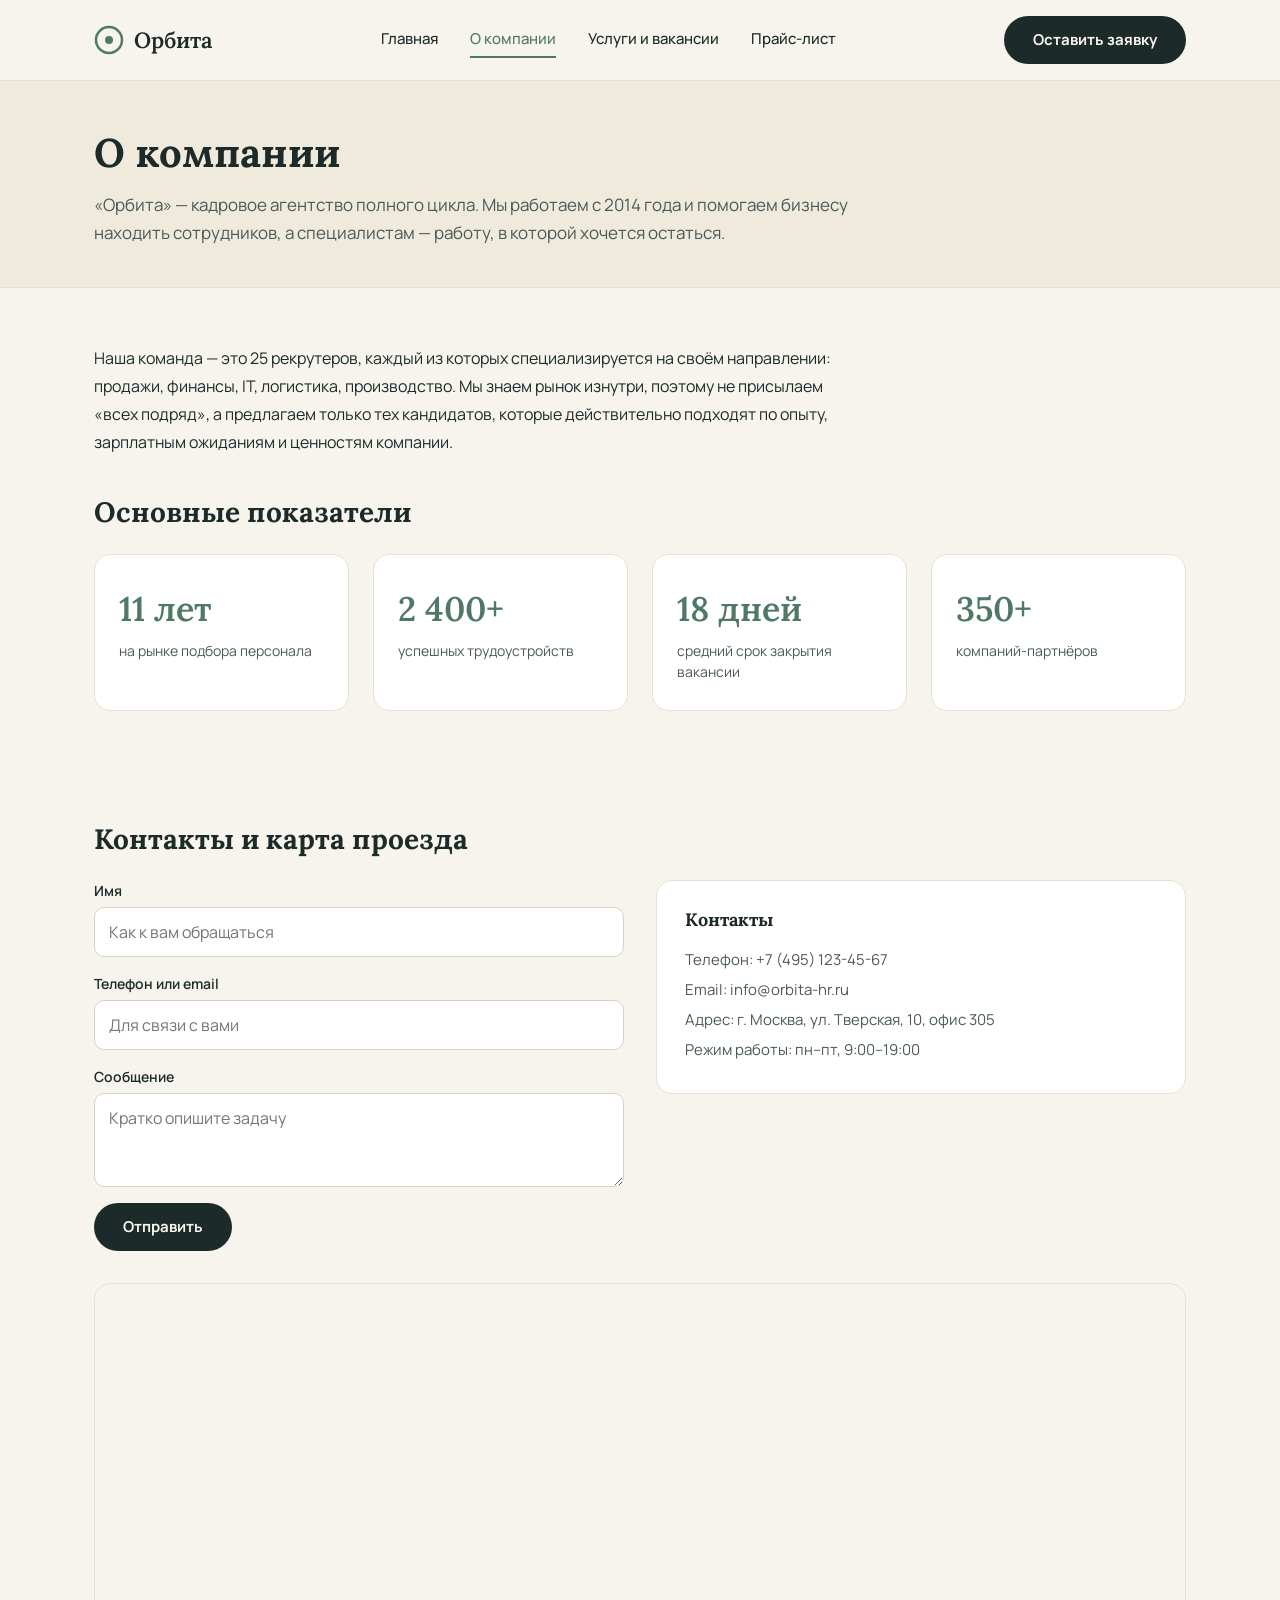
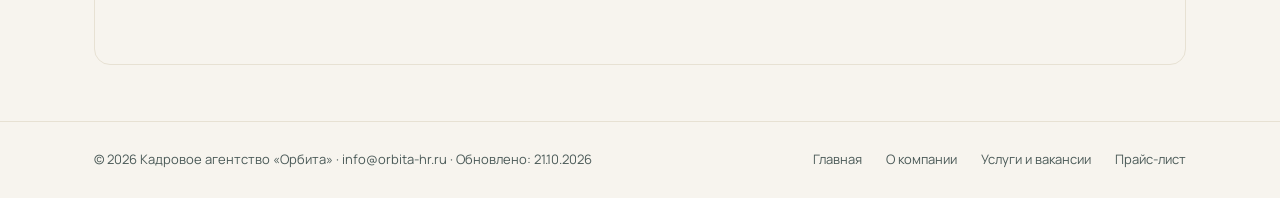
==== about.html @ 06c94a87 "Add files via upload" ====
<!doctype html>
<html lang="ru">
<head>
<meta charset="utf-8">
<meta name="viewport" content="width=device-width, initial-scale=1">
<meta name="description" content="Кадровое агентство «Орбита»: подбор персонала для бизнеса и поиск работы для кандидатов.">
<title>О компании — Кадровое агентство «Орбита»</title>
<link rel="preconnect" href="https://fonts.googleapis.com">
<link rel="preconnect" href="https://fonts.gstatic.com" crossorigin>
<link rel="stylesheet" href="https://fonts.googleapis.com/css2?family=Lora:wght@500;600&family=Manrope:wght@400;500;700;800&display=swap">
<link rel="stylesheet" href="styles.css">
</head>
<body>

  <!-- HEADER -->
  <header>
    <a href="index.html" class="logo">
      <svg width="30" height="30" viewBox="0 0 30 30" fill="none" aria-hidden="true">
        <circle cx="15" cy="15" r="13" stroke="#4F7965" stroke-width="2.5"/>
        <circle cx="15" cy="15" r="4" fill="#4F7965"/>
      </svg>
      <span>Орбита</span>
    </a>
    <button class="menu-toggle" type="button" aria-label="Открыть меню" aria-expanded="false">&#9776;</button>
    <nav class="main-nav">
      <a href="index.html">Главная</a>
      <a href="about.html" class="active">О компании</a>
      <a href="catalog.html">Услуги и вакансии</a>
      <a href="price.html">Прайс-лист</a>
    </nav>
    <a href="about.html#contacts" class="btn btn-primary header-cta">Оставить заявку</a>
  </header>

  <section class="page-head">
    <div class="container">
      <h1>О компании</h1>
      <p class="lead">«Орбита» — кадровое агентство полного цикла. Мы работаем с 2014 года и помогаем бизнесу находить сотрудников, а специалистам — работу, в которой хочется остаться.</p>
    </div>
  </section>

  <section class="section container">
    <p class="about-text">Наша команда — это 25 рекрутеров, каждый из которых специализируется на своём направлении: продажи, финансы, IT, логистика, производство. Мы знаем рынок изнутри, поэтому не присылаем «всех подряд», а предлагаем только тех кандидатов, которые действительно подходят по опыту, зарплатным ожиданиям и ценностям компании.</p>

    <h2>Основные показатели</h2>
    <div class="stats">
      <div class="stat card"><div class="stat-number">11 лет</div><div class="stat-label">на рынке подбора персонала</div></div>
      <div class="stat card"><div class="stat-number">2 400+</div><div class="stat-label">успешных трудоустройств</div></div>
      <div class="stat card"><div class="stat-number">18 дней</div><div class="stat-label">средний срок закрытия вакансии</div></div>
      <div class="stat card"><div class="stat-number">350+</div><div class="stat-label">компаний-партнёров</div></div>
    </div>
  </section>

  <section id="contacts" class="section container">
    <h2>Контакты и карта проезда</h2>
    <div class="contacts-inner">
      <form class="contact-form">
        <label for="name">Имя
          <input type="text" id="name" placeholder="Как к вам обращаться">
        </label>
        <label for="contact">Телефон или email
          <input type="text" id="contact" placeholder="Для связи с вами">
        </label>
        <label for="message">Сообщение
          <textarea id="message" rows="3" placeholder="Кратко опишите задачу"></textarea>
        </label>
        <button type="submit" class="btn btn-primary">Отправить</button>
      </form>
      <div class="contact-info">
        <div class="card">
          <h3>Контакты</h3>
          <p>
            Телефон: +7 (495) 123-45-67<br>
            Email: info@orbita-hr.ru<br>
            Адрес: г. Москва, ул. Тверская, 10, офис 305<br>
            Режим работы: пн–пт, 9:00–19:00
          </p>
        </div>
      </div>
    </div>

    <div class="map-wrap">
      <!-- Замените ll и pt на координаты вашего адреса (долгота,широта) -->
      <iframe src="https://yandex.ru/map-widget/v1/?ll=37.6064%2C55.7650&z=16&pt=37.6064,55.7650,pm2rdm"
              loading="lazy" title="Карта проезда к офису «Орбита»"></iframe>
    </div>
  </section>

  <!-- FOOTER -->
  <footer>
    <span>© 2026 Кадровое агентство «Орбита» · info@orbita-hr.ru · Обновлено: 21.10.2026</span>
    <nav>
      <a href="index.html">Главная</a>
      <a href="about.html">О компании</a>
      <a href="catalog.html">Услуги и вакансии</a>
      <a href="price.html">Прайс-лист</a>
    </nav>
  </footer>

  <script src="js/main.js"></script>
</body>
</html>
---- styles.css ----
/* ==========================================================
   Орбита — стили сайта (адаптивная версия)
   ========================================================== */

* { box-sizing: border-box; }

html { -webkit-text-size-adjust: 100%; }

body {
  margin: 0;
  background: #F7F4EE;
  font-family: 'Manrope', Arial, sans-serif;
  color: #1C2B2A;
  line-height: 1.5;
}

h1, h2, h3 {
  font-family: 'Lora', Georgia, serif;
  margin: 0;
  line-height: 1.2;
}

img { max-width: 100%; height: auto; }

/* ---------- Ссылки (состояния: обычная, hover, active, посещённая) ---------- */

a { color: #1C2B2A; text-decoration: none; }
a:hover { color: #4F7965; text-decoration: underline; }
a:active { color: #B08A1E; }

.btn:hover, .btn:active, .logo:hover { text-decoration: none; }

/* ---------- Общие блоки ---------- */

.container {
  max-width: 1140px;
  margin: 0 auto;
  padding-left: 24px;
  padding-right: 24px;
}

.section { padding-top: 56px; padding-bottom: 56px; }
.section h2 { font-size: 28px; margin-bottom: 24px; }

.card {
  background: #FFFFFF;
  border: 1px solid #E7E1D3;
  border-radius: 16px;
}

.pill {
  display: inline-block;
  padding: 5px 14px;
  border-radius: 999px;
  background: #EAE5D8;
  font-size: 13px;
  font-weight: 600;
  color: #4F7965;
}

/* ---------- Кнопки ---------- */

.btn {
  display: inline-block;
  padding: 14px 28px;
  border-radius: 999px;
  font-weight: 700;
  font-size: 15px;
  line-height: 1.2;
  border: 1.5px solid transparent;
  cursor: pointer;
  font-family: inherit;
  text-align: center;
}

.btn-primary { background: #1C2B2A; color: #F7F4EE; }
.btn-primary:hover { background: #4F7965; color: #F7F4EE; }

.btn-outline { border-color: #1C2B2A; color: #1C2B2A; background: transparent; }
.btn-outline:hover { background: #1C2B2A; color: #F7F4EE; }

.btn-light { background: #F7F4EE; color: #1C2B2A; }
.btn-light:hover { background: #FFFFFF; color: #1C2B2A; }

.btn-outline-light { border-color: #F7F4EE; color: #F7F4EE; background: transparent; }
.btn-outline-light:hover { background: #F7F4EE; color: #1C2B2A; }

.btn-sm { padding: 10px 22px; font-size: 14px; }

/* ---------- Шапка ---------- */

header {
  display: flex;
  align-items: center;
  justify-content: space-between;
  flex-wrap: wrap;
  gap: 16px;
  padding: 16px 24px;
  background: #F7F4EE;
  border-bottom: 1px solid #E7E1D3;
}

.logo { display: flex; align-items: center; gap: 10px; }
.logo span { font-family: 'Lora', Georgia, serif; font-size: 22px; font-weight: 600; }

nav.main-nav { display: flex; gap: 32px; font-size: 15px; font-weight: 500; }

nav.main-nav a { padding: 6px 0; border-bottom: 2px solid transparent; }
nav.main-nav a:hover { text-decoration: none; border-bottom-color: #4F7965; }
nav.main-nav a.active { color: #4F7965; border-bottom-color: #4F7965; }

.menu-toggle { display: none; }

/* ---------- Главная: hero ---------- */

.hero { padding-top: 72px; padding-bottom: 56px; }

.hero-inner {
  display: flex;
  align-items: center;
  justify-content: space-between;
  gap: 48px;
}

.hero-text { flex: 1 1 520px; }

.hero h1 { font-size: 52px; line-height: 1.12; margin-top: 22px; }

.hero p {
  font-size: 18px;
  line-height: 1.65;
  color: #4B5A58;
  max-width: 560px;
  margin: 20px 0 0;
}

.hero-actions { display: flex; flex-wrap: wrap; gap: 16px; margin-top: 32px; }

.hero-art { flex: 0 1 380px; }
.hero-art svg { display: block; width: 100%; height: auto; }

/* ---------- Показатели ---------- */

.stats { display: flex; flex-wrap: wrap; gap: 24px; }

.stat { flex: 1 1 200px; padding: 28px 24px; }

.stat-number {
  font-family: 'Lora', Georgia, serif;
  font-size: 34px;
  font-weight: 600;
  color: #4F7965;
}

.stat-label { font-size: 14px; color: #4B5A58; margin-top: 6px; }

.home-stats { padding-bottom: 72px; }

/* ---------- Как мы работаем ---------- */

.process { padding: 72px 0; background: #EFEADC; }
.process h2 { font-size: 30px; margin-bottom: 36px; }

.process-steps { display: flex; flex-wrap: wrap; gap: 32px 24px; }

.step { flex: 1 1 220px; }
.step-number { font-family: 'Lora', Georgia, serif; font-size: 28px; color: #4F7965; }
.step h3 { font-size: 18px; margin-top: 10px; }
.step p { font-size: 14px; color: #4B5A58; margin: 8px 0 0; line-height: 1.6; }

/* ---------- Работодателям / Соискателям ---------- */

.split { padding: 72px 0; background: #1C2B2A; color: #F7F4EE; }

.split-inner { display: flex; flex-wrap: wrap; gap: 48px; }

.split-col { flex: 1 1 320px; }
.split-col h2 { font-size: 28px; color: #F7F4EE; }

.split-col ul {
  padding-left: 18px;
  margin: 18px 0 28px;
  line-height: 1.9;
  font-size: 15px;
  color: #D8D2C2;
}

/* ---------- Заголовок внутренних страниц ---------- */

.page-head { padding: 48px 0 40px; background: #EFEADC; border-bottom: 1px solid #E7E1D3; }
.page-head h1 { font-size: 40px; }
.lead { font-size: 17px; line-height: 1.65; color: #4B5A58; max-width: 760px; margin: 14px 0 0; }

/* ---------- О компании ---------- */

.about-text { max-width: 760px; font-size: 16px; line-height: 1.75; margin: 0 0 40px; }

/* ---------- Контакты ---------- */

.contacts-inner { display: flex; flex-wrap: wrap; gap: 32px; }

.contact-form { flex: 1 1 320px; display: flex; flex-direction: column; gap: 16px; }
.contact-form label { font-size: 14px; font-weight: 600; }

.contact-form input,
.contact-form textarea {
  display: block;
  width: 100%;
  margin-top: 6px;
  padding: 13px 14px;
  border: 1px solid #D8D2C2;
  border-radius: 10px;
  background: #FFFFFF;
  font-size: 16px;
  font-family: inherit;
  color: #1C2B2A;
}

.contact-form input:focus,
.contact-form textarea:focus { outline: 2px solid #4F7965; border-color: #4F7965; }

.contact-form textarea { resize: vertical; }
.contact-form .btn { align-self: flex-start; }

.contact-info { flex: 1 1 320px; }
.contact-info .card { padding: 28px; }
.contact-info h3 { font-size: 18px; margin-bottom: 14px; }
.contact-info p { font-size: 15px; color: #4B5A58; line-height: 2; margin: 0; }

.map-wrap {
  margin-top: 32px;
  border-radius: 16px;
  overflow: hidden;
  border: 1px solid #E7E1D3;
}
.map-wrap iframe { display: block; width: 100%; height: 380px; border: 0; }

/* ---------- Каталог услуг ---------- */

.service-grid { display: flex; flex-wrap: wrap; gap: 24px; }

.service { flex: 1 1 280px; padding: 20px; }

.service img {
  display: block;
  width: 100%;
  height: 200px;
  object-fit: cover;
  border-radius: 12px;
}

.service h3 { font-size: 20px; margin-top: 18px; }
.service p { font-size: 14px; line-height: 1.6; color: #4B5A58; margin: 10px 0 0; }
.service ul { padding-left: 18px; margin: 14px 0 0; font-size: 14px; line-height: 1.9; }

.service .specs {
  margin-top: 16px;
  padding-top: 14px;
  border-top: 1px solid #E7E1D3;
  font-size: 13px;
  font-weight: 600;
  color: #4F7965;
}

/* ---------- Вакансии ---------- */

.vacancies-subtitle { font-size: 15px; color: #4B5A58; margin: -12px 0 28px; }

.vacancy-list { display: flex; flex-direction: column; gap: 14px; }

.vacancy-card {
  padding: 22px 28px;
  display: flex;
  align-items: center;
  justify-content: space-between;
  flex-wrap: wrap;
  gap: 14px;
}

.vacancy-card h3 { font-size: 18px; }
.vacancy-card p { font-size: 14px; color: #4B5A58; margin: 6px 0 0; }

/* ---------- Прайс-лист ---------- */

.price-wrap { overflow-x: auto; border-radius: 16px; border: 1px solid #E7E1D3; }

.price { width: 100%; border-collapse: collapse; background: #FFFFFF; font-size: 15px; }

.price th, .price td { padding: 14px 18px; border-bottom: 1px solid #E7E1D3; text-align: left; }

.price th { background: #1C2B2A; color: #F7F4EE; font-weight: 700; white-space: nowrap; }

.price .group td { background: #EFEADC; font-weight: 700; color: #1C2B2A; }

.p-low  { background: #DDEBE3; font-weight: 700; white-space: nowrap; }
.p-mid  { background: #FFF3C9; font-weight: 700; white-space: nowrap; }
.p-high { background: #F6D5D0; font-weight: 700; white-space: nowrap; }

.price-legend { font-size: 13px; color: #4B5A58; margin: 16px 0 0; }

/* ---------- Подвал ---------- */

footer {
  display: flex;
  align-items: center;
  justify-content: space-between;
  flex-wrap: wrap;
  gap: 12px 24px;
  padding: 28px 24px;
  border-top: 1px solid #E7E1D3;
  font-size: 13px;
  color: #4B5A58;
}

footer nav { display: flex; flex-wrap: wrap; gap: 12px 24px; }
footer nav a { color: #4B5A58; }
footer nav a:hover { color: #4F7965; }

/* ---------- Выравнивание шапки/подвала по контейнеру на широких экранах ---------- */

@media (min-width: 1188px) {
  header, footer {
    padding-left: calc((100% - 1140px) / 2 + 24px);
    padding-right: calc((100% - 1140px) / 2 + 24px);
  }
}

/* ---------- Планшеты и телефоны ---------- */

@media (max-width: 860px) {
  .hero-art { display: none; }
  .hero h1 { font-size: 40px; }
}

@media (max-width: 768px) {
  header { padding: 12px 20px; }

  .menu-toggle {
    display: block;
    width: 44px;
    height: 44px;
    font-size: 24px;
    line-height: 1;
    background: transparent;
    border: 1.5px solid #1C2B2A;
    border-radius: 10px;
    cursor: pointer;
    color: #1C2B2A;
  }

  .header-cta { display: none; }

  nav.main-nav {
    display: none;
    order: 3;
    width: 100%;
    flex-direction: column;
    gap: 0;
  }
  nav.main-nav.open { display: flex; }
  nav.main-nav a { padding: 14px 0; border-top: 1px solid #E7E1D3; border-bottom: 0; }
  nav.main-nav a.active { border-bottom: 0; }

  .container { padding-left: 20px; padding-right: 20px; }
  footer { padding: 24px 20px; flex-direction: column; align-items: flex-start; }

  .hero { padding-top: 40px; padding-bottom: 32px; }
  .hero h1 { font-size: 34px; }
  .hero p { font-size: 16px; }
  .home-stats { padding-bottom: 48px; }

  .process, .split { padding: 48px 0; }
  .section { padding-top: 40px; padding-bottom: 40px; }
  .section h2, .process h2 { font-size: 24px; }
  .page-head { padding: 32px 0 28px; }
  .page-head h1 { font-size: 30px; }

  .stat { padding: 20px; }
  .stat-number { font-size: 28px; }

  .service img { height: 180px; }
  .map-wrap iframe { height: 300px; }
}

@media (max-width: 480px) {
  .hero-actions .btn,
  .split-col .btn,
  .contact-form .btn { width: 100%; }

  .stat { flex-basis: 140px; }

  .vacancy-card { flex-direction: column; align-items: flex-start; padding: 20px; }
  .vacancy-card .btn { width: 100%; }
}

/* ---------- Прайс на телефоне: каждая строка таблицы становится карточкой ---------- */

@media (max-width: 640px) {
  .price-wrap { border: 0; overflow: visible; }

  .price, .price tbody, .price tr, .price td { display: block; width: 100%; }

  .price { background: transparent; }

  .price thead { display: none; }

  .price tr {
    margin-bottom: 12px;
    background: #FFFFFF;
    border: 1px solid #E7E1D3;
    border-radius: 14px;
    overflow: hidden;
  }

  .price .group { border: 0; background: transparent; margin: 24px 0 10px; }
  .price .group td { padding: 0; border: 0; background: transparent; font-size: 18px; font-family: 'Lora', Georgia, serif; }

  .price td {
    display: flex;
    justify-content: space-between;
    gap: 16px;
    padding: 11px 16px;
    border-bottom: 1px solid #E7E1D3;
    text-align: right;
  }

  .price td:last-child { border-bottom: 0; }

  .price td::before {
    content: attr(data-label);
    flex: 0 0 auto;
    font-weight: 600;
    color: #4B5A58;
    text-align: left;
  }

  .price td:first-child { font-weight: 700; background: #EFEADC; }
  .price td:first-child::before { color: #4B5A58; }

  .price .group td:first-child { display: block; background: transparent; text-align: left; }
  .price .group td::before { content: none; }
}
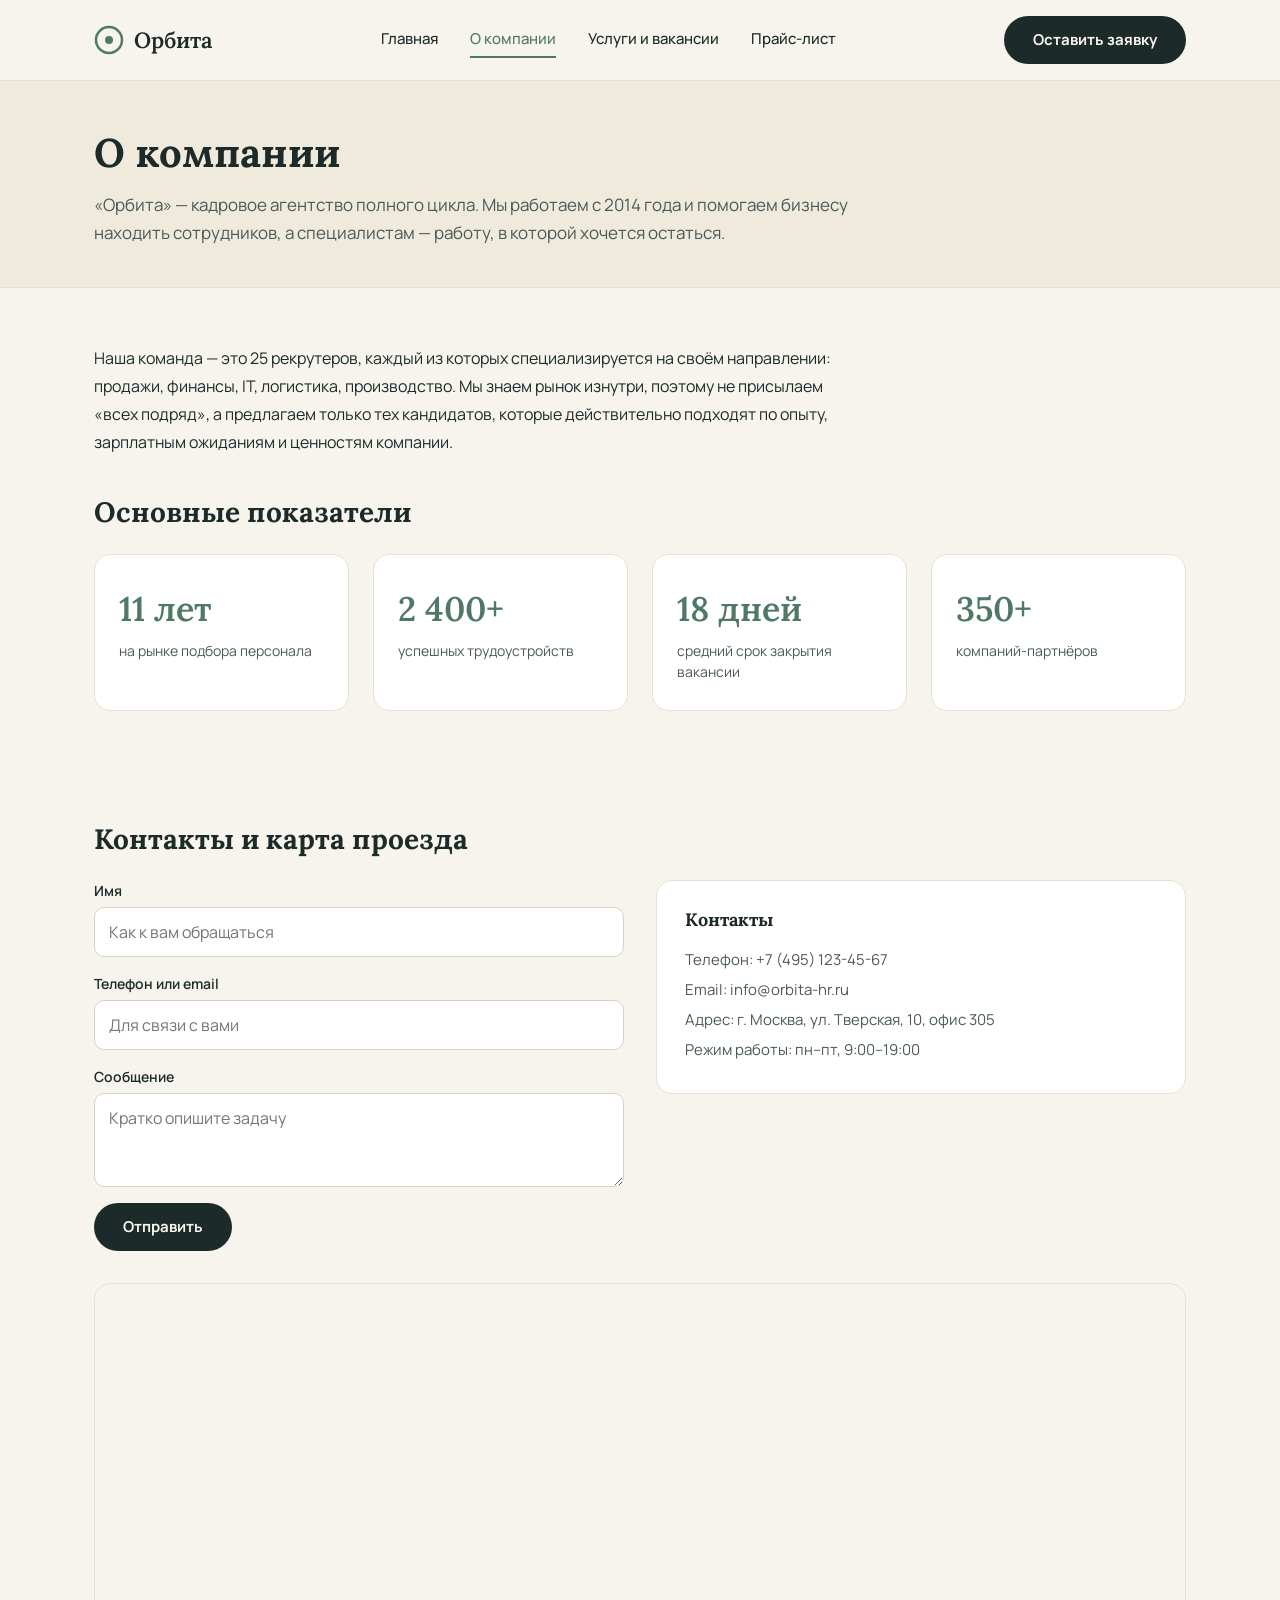
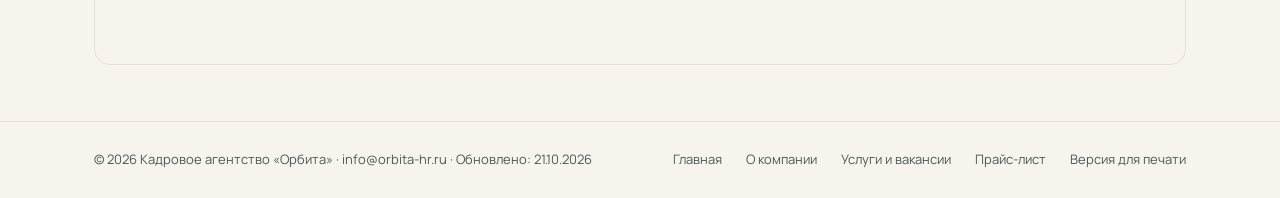
==== commit 8cc17535: "Add files via upload" ====
--- a/about.html
+++ b/about.html
@@ -9,6 +9,9 @@
 <link rel="preconnect" href="https://fonts.gstatic.com" crossorigin>
 <link rel="stylesheet" href="https://fonts.googleapis.com/css2?family=Lora:wght@500;600&family=Manrope:wght@400;500;700;800&display=swap">
 <link rel="stylesheet" href="styles.css">
+<link rel="stylesheet" href="a11y.css">
+<link rel="stylesheet" href="print.css" media="print">
+<script>try{var a=JSON.parse(localStorage.getItem('orbita-a11y')||'{}'),c=document.documentElement.classList;if(+a.fs)c.add('a11y-fs-'+a.fs);if(a.color)c.add('a11y-c-'+a.color);if(+a.sp)c.add('a11y-sp');if(+a.font)c.add('a11y-font');if(a.img===0)c.add('a11y-noimg')}catch(e){}</script>
 </head>
 <body>
 
@@ -21,14 +24,16 @@
       </svg>
       <span>Орбита</span>
     </a>
-    <button class="menu-toggle" type="button" aria-label="Открыть меню" aria-expanded="false">&#9776;</button>
-    <nav class="main-nav">
+    <nav class="main-nav" id="main-nav" aria-label="Основное меню">
       <a href="index.html">Главная</a>
       <a href="about.html" class="active">О компании</a>
       <a href="catalog.html">Услуги и вакансии</a>
       <a href="price.html">Прайс-лист</a>
     </nav>
-    <a href="about.html#contacts" class="btn btn-primary header-cta">Оставить заявку</a>
+    <div class="header-actions">
+      <a href="about.html#contacts" class="btn btn-primary header-cta">Оставить заявку</a>
+      <button class="menu-toggle" type="button" aria-label="Открыть меню" aria-expanded="false" aria-controls="main-nav">&#9776;</button>
+    </div>
   </header>
 
   <section class="page-head">
@@ -93,9 +98,11 @@
       <a href="about.html">О компании</a>
       <a href="catalog.html">Услуги и вакансии</a>
       <a href="price.html">Прайс-лист</a>
+      <button type="button" class="link-btn" data-print>Версия для печати</button>
     </nav>
   </footer>
 
   <script src="js/main.js"></script>
+  <script src="js/a11y.js"></script>
 </body>
 </html>
--- a/styles.css
+++ b/styles.css
@@ -98,6 +98,8 @@
   padding: 16px 24px;
   background: #F7F4EE;
   border-bottom: 1px solid #E7E1D3;
+  position: relative;   /* от шапки позиционируется выпадающее меню на телефоне */
+  z-index: 30;
 }
 
 .logo { display: flex; align-items: center; gap: 10px; }
@@ -109,7 +111,10 @@
 nav.main-nav a:hover { text-decoration: none; border-bottom-color: #4F7965; }
 nav.main-nav a.active { color: #4F7965; border-bottom-color: #4F7965; }
 
+.header-actions { display: flex; align-items: center; gap: 12px; }
+
 .menu-toggle { display: none; }
+
 
 /* ---------- Главная: hero ---------- */
 
@@ -325,18 +330,23 @@
   }
 }
 
-/* ---------- Планшеты и телефоны ---------- */
-
-@media (max-width: 860px) {
-  .hero-art { display: none; }
-  .hero h1 { font-size: 40px; }
-}
-
-@media (max-width: 768px) {
-  header { padding: 12px 20px; }
+/* ---------- Промежуточная ширина: чуть плотнее шапка ---------- */
+
+@media (min-width: 901px) and (max-width: 1100px) {
+  nav.main-nav { gap: 22px; }
+}
+
+/* ---------- Меню на телефоне и планшете: выпадающая панель под кнопкой ---------- */
+
+@media (max-width: 900px) {
+  header { padding: 12px 20px; flex-wrap: nowrap; }
+
+  .header-cta { display: none; }
 
   .menu-toggle {
-    display: block;
+    display: flex;
+    align-items: center;
+    justify-content: center;
     width: 44px;
     height: 44px;
     font-size: 24px;
@@ -347,20 +357,44 @@
     cursor: pointer;
     color: #1C2B2A;
   }
-
-  .header-cta { display: none; }
-
+  .menu-toggle[aria-expanded="true"] { background: #1C2B2A; color: #F7F4EE; }
+
+  /* Панель меню: прижата к правому краю, сразу под кнопкой, поверх контента */
   nav.main-nav {
     display: none;
-    order: 3;
-    width: 100%;
+    position: absolute;
+    top: calc(100% - 6px);
+    right: 20px;
+    width: min(280px, calc(100% - 40px));
     flex-direction: column;
     gap: 0;
+    padding: 6px 0;
+    background: #FFFFFF;
+    border: 1px solid #E7E1D3;
+    border-radius: 14px;
+    box-shadow: 0 14px 34px rgba(28, 43, 42, 0.18);
+    z-index: 40;
   }
   nav.main-nav.open { display: flex; }
-  nav.main-nav a { padding: 14px 0; border-top: 1px solid #E7E1D3; border-bottom: 0; }
-  nav.main-nav a.active { border-bottom: 0; }
-
+
+  nav.main-nav a {
+    padding: 14px 20px;
+    border-top: 1px solid #E7E1D3;
+    border-bottom: 0;
+  }
+  nav.main-nav a:first-child { border-top: 0; }
+  nav.main-nav a:hover { background: #F7F4EE; }
+  nav.main-nav a.active { background: #EFEADC; border-bottom: 0; }
+}
+
+/* ---------- Планшеты и телефоны ---------- */
+
+@media (max-width: 860px) {
+  .hero-art { display: none; }
+  .hero h1 { font-size: 40px; }
+}
+
+@media (max-width: 768px) {
   .container { padding-left: 20px; padding-right: 20px; }
   footer { padding: 24px 20px; flex-direction: column; align-items: flex-start; }
 
@@ -440,3 +474,137 @@
   .price .group td:first-child { display: block; background: transparent; text-align: left; }
   .price .group td::before { content: none; }
 }
+
+/* ==========================================================
+   Общие дополнения
+   ========================================================== */
+
+/* hidden должен скрывать даже элементы с display: flex */
+[hidden] { display: none !important; }
+
+/* Заметная рамка фокуса для навигации с клавиатуры */
+:focus-visible { outline: 3px solid #B08A1E; outline-offset: 2px; }
+
+/* Кнопка, оформленная как ссылка (например, «Версия для печати» в подвале) */
+.link-btn {
+  background: none;
+  border: 0;
+  padding: 0;
+  font: inherit;
+  color: #4B5A58;
+  cursor: pointer;
+}
+.link-btn:hover { color: #4F7965; text-decoration: underline; }
+
+/* Строка с адресом и датой — видна только при печати */
+.print-meta { display: none; }
+
+/* ==========================================================
+   Умные фильтры (вакансии и прайс-лист)
+   ========================================================== */
+
+.filters {
+  display: flex;
+  flex-direction: column;
+  gap: 18px;
+  margin: 0 0 24px;
+  padding: 20px;
+  background: #FFFFFF;
+  border: 1px solid #E7E1D3;
+  border-radius: 16px;
+}
+
+.filters-row { display: flex; flex-wrap: wrap; align-items: flex-end; gap: 14px 16px; }
+
+.f-field { display: flex; flex-direction: column; gap: 6px; flex: 1 1 180px; min-width: 0; }
+.f-field.f-wide { flex: 2 1 280px; }
+
+.f-label { font-size: 13px; font-weight: 700; color: #4B5A58; }
+
+.f-field input[type="search"],
+.f-field select {
+  width: 100%;
+  min-height: 44px;
+  padding: 10px 12px;
+  border: 1px solid #D8D2C2;
+  border-radius: 10px;
+  background: #FFFFFF;
+  font: inherit;
+  font-size: 15px;
+  color: #1C2B2A;
+}
+
+.f-field input[type="range"] { width: 100%; min-height: 44px; accent-color: #4F7965; }
+
+.chips { display: flex; flex-wrap: wrap; gap: 8px; }
+
+.chip {
+  min-height: 40px;
+  padding: 8px 16px;
+  border: 1.5px solid #D8D2C2;
+  border-radius: 999px;
+  background: #FFFFFF;
+  font: inherit;
+  font-size: 14px;
+  font-weight: 600;
+  color: #1C2B2A;
+  cursor: pointer;
+}
+.chip:hover { border-color: #4F7965; }
+.chip[aria-pressed="true"] { background: #1C2B2A; border-color: #1C2B2A; color: #F7F4EE; }
+.chip:disabled { opacity: 0.45; cursor: not-allowed; }
+.chip .count { margin-left: 4px; font-weight: 500; opacity: 0.75; }
+
+.check {
+  display: inline-flex;
+  align-items: center;
+  gap: 10px;
+  min-height: 44px;
+  font-size: 14px;
+  font-weight: 600;
+  cursor: pointer;
+}
+.check input { width: 20px; height: 20px; accent-color: #4F7965; }
+
+.filters-bar {
+  display: flex;
+  flex-wrap: wrap;
+  align-items: center;
+  justify-content: space-between;
+  gap: 8px 16px;
+  padding-top: 14px;
+  border-top: 1px solid #E7E1D3;
+}
+
+.filters-count { font-size: 14px; color: #4B5A58; }
+.filters-count strong { color: #1C2B2A; }
+
+.f-reset {
+  padding: 8px 2px;
+  background: none;
+  border: 0;
+  font: inherit;
+  font-size: 14px;
+  font-weight: 700;
+  color: #4F7965;
+  text-decoration: underline;
+  cursor: pointer;
+}
+.f-reset:disabled { color: #8A9694; text-decoration: none; cursor: default; }
+
+.f-empty {
+  margin: 0;
+  padding: 32px 20px;
+  text-align: center;
+  font-size: 15px;
+  color: #4B5A58;
+  background: #FFFFFF;
+  border: 1px dashed #D8D2C2;
+  border-radius: 16px;
+}
+.f-empty .f-reset { display: block; margin: 10px auto 0; }
+
+@media (max-width: 480px) {
+  .filters { padding: 16px; }
+  .f-field, .f-field.f-wide { flex-basis: 100%; }
+}
--- a/a11y.css
+++ b/a11y.css
@@ -0,0 +1,220 @@
+/* ==========================================================
+   Версия для слабовидящих
+   Панель настроек + режимы (классы на <html>, ставит js/a11y.js):
+   a11y-fs-1 / a11y-fs-2     — размер текста
+   a11y-c-bw / wb / blue     — цветовые схемы
+   a11y-sp                   — увеличенные интервалы
+   a11y-font                 — шрифт Arial
+   a11y-noimg                — изображения скрыты
+   ========================================================== */
+
+@media screen {
+
+/* ---------- Кнопка в шапке ---------- */
+
+.a11y-toggle {
+  display: inline-flex;
+  align-items: center;
+  justify-content: center;
+  gap: 8px;
+  height: 44px;
+  padding: 0 16px;
+  background: transparent;
+  border: 1.5px solid #1C2B2A;
+  border-radius: 999px;
+  font: inherit;
+  font-size: 14px;
+  font-weight: 700;
+  color: #1C2B2A;
+  cursor: pointer;
+}
+.a11y-toggle svg { width: 20px; height: 20px; flex: none; }
+.a11y-toggle:hover,
+.a11y-toggle[aria-expanded="true"] { background: #1C2B2A; color: #F7F4EE; }
+.a11y-toggle.is-active::after {
+  content: "";
+  width: 8px; height: 8px;
+  border-radius: 50%;
+  background: #B08A1E;
+}
+
+@media (max-width: 1100px) {
+  .a11y-toggle { width: 44px; padding: 0; border-radius: 10px; }
+  .a11y-toggle .label { display: none; }
+  .a11y-toggle.is-active::after { display: none; }
+  .a11y-toggle.is-active { box-shadow: inset 0 0 0 2px #B08A1E; }
+}
+
+/* ---------- Панель настроек ---------- */
+
+.a11y-panel { background: #1C2B2A; color: #F7F4EE; }
+
+.a11y-inner {
+  display: flex;
+  flex-wrap: wrap;
+  gap: 18px 32px;
+  padding-top: 18px;
+  padding-bottom: 18px;
+}
+
+.a11y-group { display: flex; flex-direction: column; gap: 8px; }
+.a11y-label { font-size: 13px; font-weight: 700; color: #D8D2C2; }
+.a11y-row { display: flex; flex-wrap: wrap; gap: 8px; }
+
+.a11y-btn {
+  min-height: 44px;
+  min-width: 44px;
+  padding: 8px 14px;
+  background: transparent;
+  border: 2px solid #F7F4EE;
+  border-radius: 10px;
+  font: inherit;
+  font-size: 15px;
+  font-weight: 700;
+  color: #F7F4EE;
+  cursor: pointer;
+}
+.a11y-btn:hover { background: rgba(247, 244, 238, 0.14); }
+.a11y-btn[aria-pressed="true"] { background: #F7F4EE; color: #1C2B2A; }
+
+.a11y-btn.a11y-sw-bw,   .a11y-btn.a11y-sw-bw:hover   { background: #FFFFFF; color: #000000; }
+.a11y-btn.a11y-sw-wb,   .a11y-btn.a11y-sw-wb:hover   { background: #000000; color: #FFFFFF; }
+.a11y-btn.a11y-sw-blue, .a11y-btn.a11y-sw-blue:hover { background: #9DD1FF; color: #063462; }
+.a11y-btn.a11y-sw[aria-pressed="true"] { outline: 4px solid #E7C34A; outline-offset: 2px; }
+
+.a11y-actions { display: flex; flex-wrap: wrap; align-items: flex-end; gap: 8px; margin-left: auto; }
+
+@media (max-width: 480px) {
+  .a11y-group, .a11y-actions { width: 100%; margin-left: 0; }
+  .a11y-btn { flex: 1 1 auto; }
+}
+
+/* ---------- Размер текста ---------- */
+
+html.a11y-fs-1 body { zoom: 1.2; }
+html.a11y-fs-2 body { zoom: 1.5; }
+
+/* При увеличенном тексте шапка не помещается в одну строку — используем
+   компактное меню («бургер») и на широких экранах, и убираем подпись у кнопки */
+
+html:is(.a11y-fs-1, .a11y-fs-2) header,
+html:is(.a11y-fs-1, .a11y-fs-2) footer { padding-left: 24px; padding-right: 24px; }
+
+html:is(.a11y-fs-1, .a11y-fs-2) .a11y-toggle { width: 44px; padding: 0; border-radius: 10px; }
+html:is(.a11y-fs-1, .a11y-fs-2) .a11y-toggle .label { display: none; }
+
+@media (max-width: 1400px) {
+  html:is(.a11y-fs-1, .a11y-fs-2) header { flex-wrap: nowrap; }
+  html:is(.a11y-fs-1, .a11y-fs-2) .header-cta { display: none; }
+
+  html:is(.a11y-fs-1, .a11y-fs-2) .menu-toggle {
+    display: flex;
+    align-items: center;
+    justify-content: center;
+    width: 44px;
+    height: 44px;
+    font-size: 24px;
+    line-height: 1;
+    background: transparent;
+    border: 1.5px solid #1C2B2A;
+    border-radius: 10px;
+    cursor: pointer;
+    color: #1C2B2A;
+  }
+  html:is(.a11y-fs-1, .a11y-fs-2) .menu-toggle[aria-expanded="true"] { background: #1C2B2A; color: #F7F4EE; }
+
+  html:is(.a11y-fs-1, .a11y-fs-2) nav.main-nav {
+    display: none;
+    position: absolute;
+    top: calc(100% - 6px);
+    right: 24px;
+    width: min(280px, calc(100% - 48px));
+    flex-direction: column;
+    gap: 0;
+    padding: 6px 0;
+    background: #FFFFFF;
+    border: 1px solid #E7E1D3;
+    border-radius: 14px;
+    box-shadow: 0 14px 34px rgba(28, 43, 42, 0.18);
+    z-index: 40;
+  }
+  html:is(.a11y-fs-1, .a11y-fs-2) nav.main-nav.open { display: flex; }
+  html:is(.a11y-fs-1, .a11y-fs-2) nav.main-nav a { padding: 14px 20px; border-top: 1px solid #E7E1D3; border-bottom: 0; }
+  html:is(.a11y-fs-1, .a11y-fs-2) nav.main-nav a:first-child { border-top: 0; }
+  html:is(.a11y-fs-1, .a11y-fs-2) nav.main-nav a.active { background: #EFEADC; border-bottom: 0; }
+}
+
+/* ---------- Интервалы и шрифт ---------- */
+
+html.a11y-sp body,
+html.a11y-sp body * {
+  letter-spacing: 0.04em !important;
+  word-spacing: 0.12em !important;
+  line-height: 1.8 !important;
+}
+
+html.a11y-font body,
+html.a11y-font body * { font-family: Arial, Helvetica, sans-serif !important; }
+
+/* ---------- Изображения ---------- */
+
+.a11y-alt { display: none; }
+html.a11y-noimg img { display: none !important; }
+html.a11y-noimg .hero-art { display: none !important; }
+html.a11y-noimg .a11y-alt {
+  display: block;
+  margin-bottom: 12px;
+  padding: 12px 14px;
+  border: 1px dashed currentColor;
+  border-radius: 8px;
+  font-size: 14px;
+}
+
+/* ---------- Цветовые схемы ---------- */
+
+html.a11y-c-bw   { --a-bg: #FFFFFF; --a-fg: #000000; }
+html.a11y-c-wb   { --a-bg: #000000; --a-fg: #FFFFFF; }
+html.a11y-c-blue { --a-bg: #9DD1FF; --a-fg: #063462; }
+
+html[class*="a11y-c-"] body,
+html[class*="a11y-c-"] body *:not(.a11y-sw) {
+  background-color: var(--a-bg) !important;
+  background-image: none !important;
+  color: var(--a-fg) !important;
+  border-color: var(--a-fg) !important;
+  box-shadow: none !important;
+  text-shadow: none !important;
+}
+
+html[class*="a11y-c-"] a { text-decoration: underline !important; }
+
+html[class*="a11y-c-"] .btn,
+html[class*="a11y-c-"] .card,
+html[class*="a11y-c-"] .chip,
+html[class*="a11y-c-"] .a11y-btn:not(.a11y-sw),
+html[class*="a11y-c-"] .menu-toggle,
+html[class*="a11y-c-"] .a11y-toggle,
+html[class*="a11y-c-"] input,
+html[class*="a11y-c-"] select,
+html[class*="a11y-c-"] textarea {
+  border-width: 2px !important;
+  border-style: solid !important;
+}
+
+/* Нажатые кнопки и текущий пункт меню — инверсия цветов */
+html[class*="a11y-c-"] [aria-pressed="true"]:not(.a11y-sw),
+html[class*="a11y-c-"] .menu-toggle[aria-expanded="true"],
+html[class*="a11y-c-"] .a11y-toggle[aria-expanded="true"],
+html[class*="a11y-c-"] nav.main-nav a.active {
+  background-color: var(--a-fg) !important;
+  color: var(--a-bg) !important;
+}
+
+html[class*="a11y-c-"] svg [fill]:not([fill="none"]) { fill: var(--a-fg) !important; }
+html[class*="a11y-c-"] svg [stroke] { stroke: var(--a-fg) !important; }
+html[class*="a11y-c-"] .hero-art { display: none !important; }
+html[class*="a11y-c-"] input[type="range"] { accent-color: var(--a-fg); }
+html[class*="a11y-c-"] ::placeholder { color: var(--a-fg) !important; opacity: 0.75; }
+html[class*="a11y-c-"] :focus-visible { outline: 4px solid var(--a-fg) !important; outline-offset: 3px; }
+
+}
--- a/print.css
+++ b/print.css
@@ -0,0 +1,119 @@
+/* ==========================================================
+   Версия для печати (подключается с media="print")
+   Убирает меню, кнопки, карту, формы и фильтры, оставляя
+   чистый чёрно-белый текст, который экономит тонер.
+   ========================================================== */
+
+@page { size: A4; margin: 16mm 14mm; }
+
+html, body {
+  background: #FFFFFF !important;
+  color: #000000 !important;
+  font-size: 11pt;
+  line-height: 1.5;
+  zoom: 1 !important;
+}
+
+/* Всё лишнее для бумаги */
+.header-actions, nav.main-nav, .menu-toggle, .a11y-toggle, .a11y-panel,
+.hero-art, .hero-actions, .map-wrap, .contact-form, .filters, .f-empty,
+.btn, footer nav, .service img, .a11y-alt {
+  display: none !important;
+}
+
+.container { max-width: none; padding-left: 0; padding-right: 0; }
+
+/* Шапка: логотип и контакты */
+header {
+  display: flex;
+  justify-content: space-between;
+  padding: 0 0 8pt;
+  margin-bottom: 14pt;
+  background: none;
+  border-bottom: 2px solid #000;
+}
+header::after {
+  content: "info@orbita-hr.ru · +7 (495) 123-45-67";
+  align-self: center;
+  font-size: 9pt;
+  color: #333;
+}
+.logo span { font-size: 16pt; }
+
+/* Заголовки */
+h1, h2, h3 { color: #000 !important; break-after: avoid; }
+h1 { font-size: 22pt; }
+h2 { font-size: 16pt; margin-bottom: 8pt; }
+h3 { font-size: 12pt; }
+
+/* Блоки без цветных фонов */
+.hero { padding: 0 0 12pt; }
+.hero h1 { margin-top: 8pt; }
+.hero p, .lead, .stat-label, .step p, .about-text, .service p,
+.vacancy-card p, .contact-info p, .price-legend, footer, footer span {
+  color: #222 !important;
+}
+.pill { background: none; border: 1px solid #000; color: #000; }
+
+.page-head, .process, .split, .home-stats, .section {
+  background: none !important;
+  color: #000 !important;
+  padding: 0 0 12pt;
+  margin: 0;
+  border: 0;
+}
+.page-head { border-bottom: 1px solid #000; margin-bottom: 12pt; }
+.split-col h2, .split-col ul { color: #000 !important; }
+.stat-number, .step-number { color: #000; }
+
+.card, .vacancy-card, .stat {
+  background: #FFF !important;
+  border: 1px solid #888 !important;
+  box-shadow: none !important;
+}
+
+section, .card, .step, .vacancy-card, .stat, tr, li { break-inside: avoid; }
+
+.vacancy-list { gap: 8pt; }
+.vacancy-card { padding: 8pt 12pt; }
+
+/* Ссылки: без цвета, адрес в скобках для внешних */
+a { color: #000 !important; text-decoration: none !important; }
+a[href^="http"]::after {
+  content: " (" attr(href) ")";
+  font-size: 9pt;
+  color: #444;
+  word-break: break-all;
+}
+
+/* Таблица прайса — всегда в виде настоящей таблицы */
+.price-wrap { border: 1px solid #000; overflow: visible; }
+.price { display: table !important; width: 100%; font-size: 10pt; background: #fff; }
+.price thead { display: table-header-group !important; }
+.price tbody { display: table-row-group !important; }
+.price tr { display: table-row !important; margin: 0; border: 0; border-radius: 0; }
+.price th, .price td { display: table-cell !important; text-align: left !important; padding: 6pt 8pt; border: 1px solid #888; }
+.price td::before { content: none !important; }
+.price th, .price .group td, .p-low, .p-mid, .p-high {
+  -webkit-print-color-adjust: exact;
+  print-color-adjust: exact;
+}
+.price th { background: #DDD !important; color: #000 !important; }
+.price .group td { background: #EEE !important; font-family: inherit; font-size: 10pt; }
+
+/* Адрес страницы и дата печати (строку создаёт js/main.js) */
+.print-meta {
+  display: block !important;
+  margin: 12pt 0 0;
+  padding-top: 6pt;
+  border-top: 1px solid #888;
+  font-size: 9pt;
+  color: #444;
+}
+
+footer {
+  display: block;
+  padding: 8pt 0 0;
+  border-top: 1px solid #000;
+  font-size: 9pt;
+}
